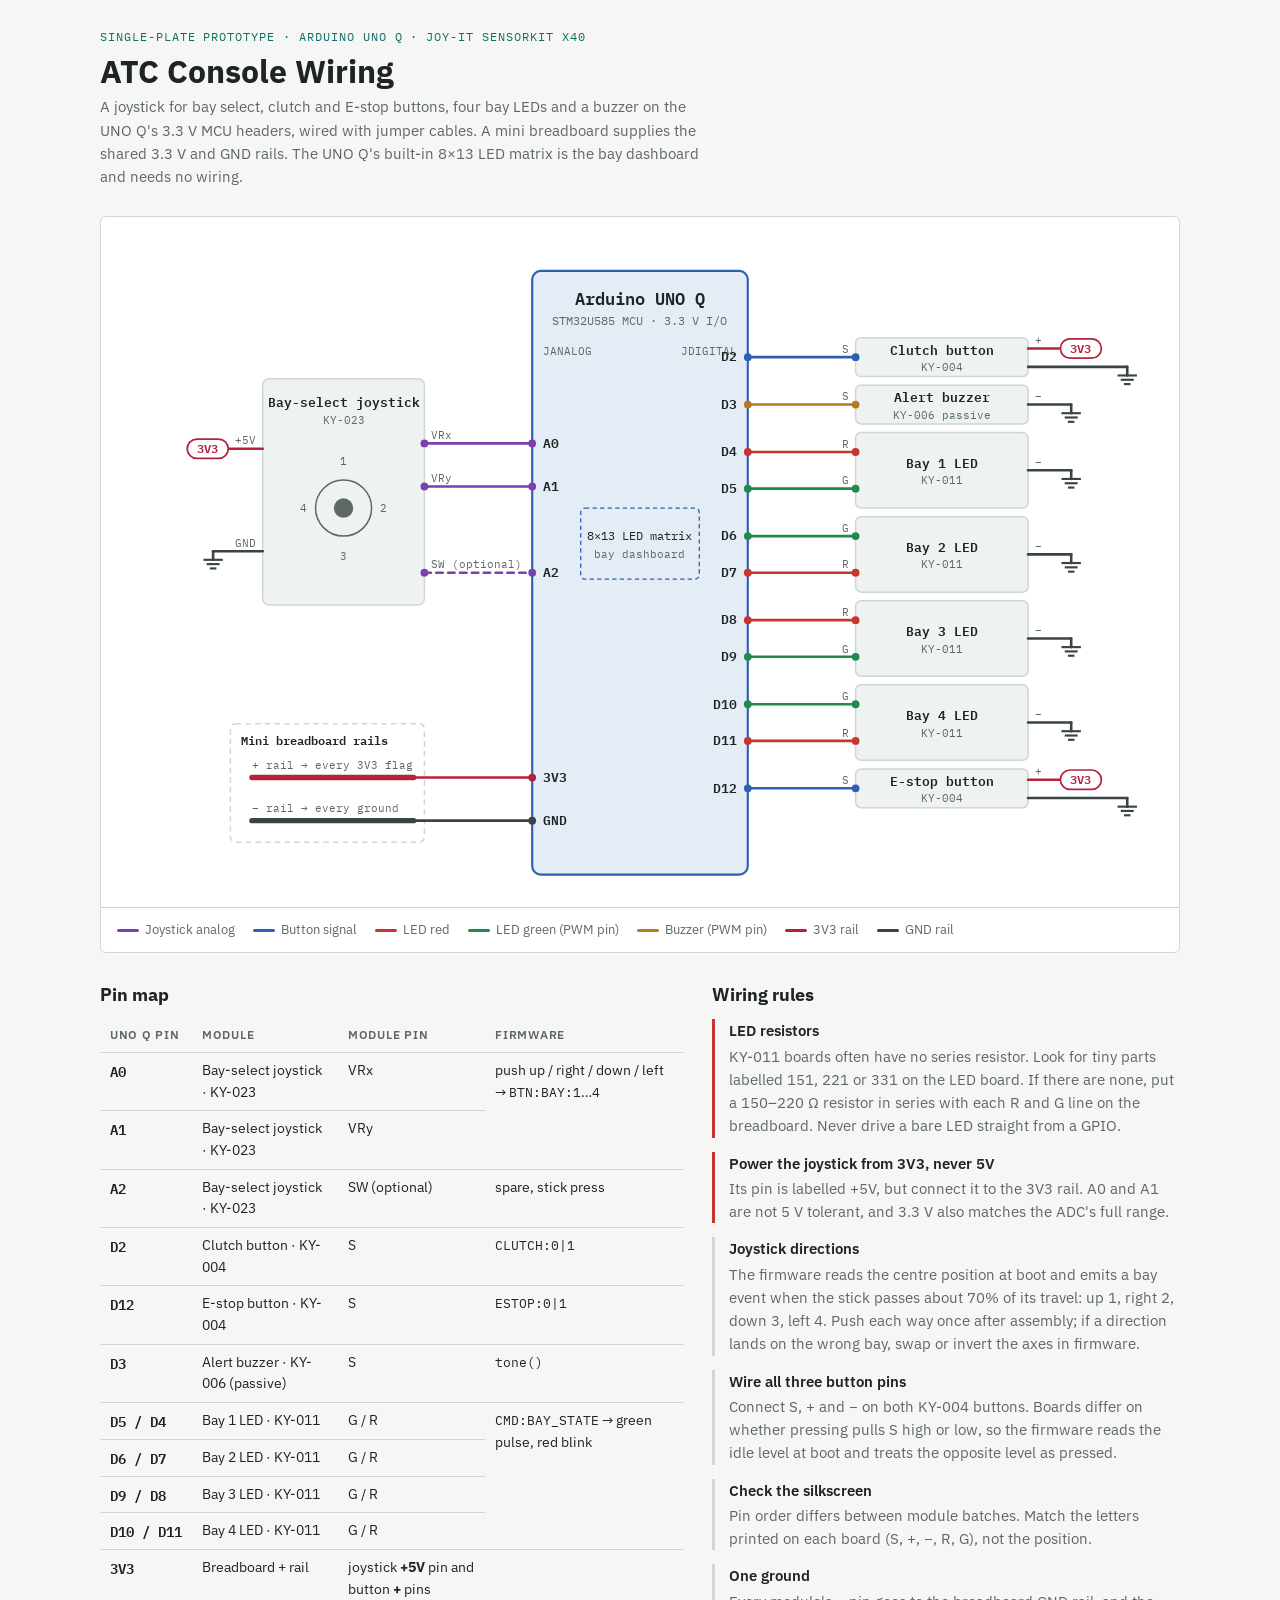
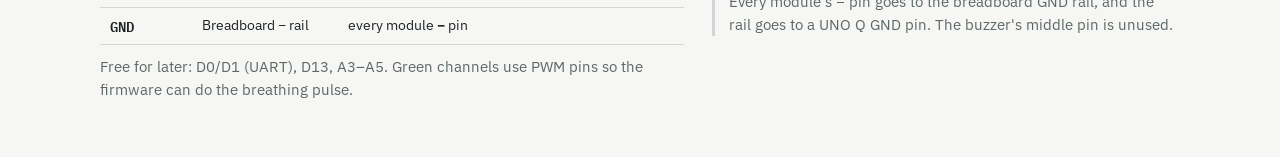
==== docs/hardware/console/wiring.html @ dac4abb4 "docs(docs): add operator console sensor suite and wiring doc Record the hardware the single-plate pr" ====
<!doctype html>
<html lang="en">
<head>
<meta charset="utf-8">
<meta name="viewport" content="width=device-width, initial-scale=1, viewport-fit=cover">
<title>ATC Console Wiring</title>
<link rel="preconnect" href="https://fonts.googleapis.com">
<link rel="stylesheet" href="https://fonts.googleapis.com/css2?family=IBM+Plex+Mono:wght@400;500;600&family=IBM+Plex+Sans:wght@400;500;600;700&display=swap">
<style>
body { margin: 0; }
/* Layout: one technical sheet — header, schematic in its own scroll box, pin table, wiring rules. */
:root {
  --paper: #f6f7f5; --panel: #ffffff; --ink: #1d2422; --muted: #5d6865; --line: #cfd6d3;
  --accent: #0f6e63;
  --sig: #2f5fb3; --red: #c8352e; --grn: #1f8a4c; --amb: #b7791f; --pwr: #b4233c; --gnd: #3a4442; --ana: #7a3fb0;
  --box: #eef2f0; --uno: #e4ecf6; --uno-edge: #2f5fb3;
  --font-body: "IBM Plex Sans", system-ui, -apple-system, "Segoe UI", sans-serif;
  --font-mono: "IBM Plex Mono", ui-monospace, "SFMono-Regular", Menlo, monospace;
}
@media (prefers-color-scheme: dark) {
  :root:not([data-theme="light"]) {
    --paper: #141917; --panel: #1b2220; --ink: #e3e9e6; --muted: #9aa7a2; --line: #33403c;
    --accent: #4cc2b1;
    --sig: #7ea6ec; --red: #f0716a; --grn: #5fcf8a; --amb: #e3b35a; --pwr: #f07c8f; --gnd: #b9c4c0; --ana: #c49af0;
    --box: #222b28; --uno: #1d2838; --uno-edge: #7ea6ec;
    color-scheme: dark;
  }
}
:root[data-theme="dark"] {
  --paper: #141917; --panel: #1b2220; --ink: #e3e9e6; --muted: #9aa7a2; --line: #33403c;
  --accent: #4cc2b1;
  --sig: #7ea6ec; --red: #f0716a; --grn: #5fcf8a; --amb: #e3b35a; --pwr: #f07c8f; --gnd: #b9c4c0; --ana: #c49af0;
  --box: #222b28; --uno: #1d2838; --uno-edge: #7ea6ec;
  color-scheme: dark;
}
body { background: var(--paper); color: var(--ink); font-family: var(--font-body); font-size: 15px; line-height: 1.55; }
.wrap { max-width: 1080px; margin: 0 auto; padding-block: 28px 56px;
  padding-left: max(16px, env(safe-area-inset-left, 0px)); padding-right: max(16px, env(safe-area-inset-right, 0px));
  display: grid; gap: 28px; }
header { display: grid; gap: 6px; }
.eyebrow { font-family: var(--font-mono); font-size: 12px; letter-spacing: .08em; text-transform: uppercase; color: var(--accent); }
h1 { font-size: clamp(24px, 4vw, 32px); line-height: 1.15; margin: 0; text-wrap: balance; font-weight: 700; }
h2 { font-size: 18px; margin: 0 0 10px; text-wrap: balance; }
.lede { color: var(--muted); max-width: 68ch; margin: 0; }
.sheet { background: var(--panel); border: 1px solid var(--line); border-radius: 6px; }
.scroll { overflow-x: auto; }
svg.schem { display: block; min-width: 820px; width: 100%; height: auto; }
.schem text { font-family: var(--font-mono); fill: var(--ink); }
.schem .muted { fill: var(--muted); }
.legend { display: flex; flex-wrap: wrap; gap: 8px 18px; padding: 12px 16px; border-top: 1px solid var(--line); font-size: 13px; color: var(--muted); }
.legend span { display: inline-flex; align-items: center; gap: 6px; }
.legend i { width: 22px; height: 3px; border-radius: 2px; display: inline-block; }
.grid2 { display: grid; grid-template-columns: minmax(0, 1.25fr) minmax(0, 1fr); gap: 28px; align-items: start; }
@media (max-width: 820px) { .grid2 { grid-template-columns: minmax(0, 1fr); } }
table { border-collapse: collapse; width: 100%; font-size: 14px; }
th, td { text-align: left; padding: 7px 10px; border-bottom: 1px solid var(--line); vertical-align: top; }
th { font-size: 12px; text-transform: uppercase; letter-spacing: .06em; color: var(--muted); font-weight: 600; }
td.pin { font-family: var(--font-mono); font-weight: 600; white-space: nowrap; font-variant-numeric: tabular-nums; }
.dot { width: 9px; height: 9px; border-radius: 50%; display: inline-block; margin-right: 6px; vertical-align: baseline; }
.rules { display: grid; gap: 14px; margin: 0; padding: 0; list-style: none; }
.rules li { display: grid; gap: 2px; padding-left: 14px; border-left: 3px solid var(--line); }
.rules li.warn { border-left-color: var(--red); }
.rules b { font-weight: 600; }
.rules p { margin: 0; color: var(--muted); }
code { font-family: var(--font-mono); font-size: 13px; }
</style>
</head>
<body>

<div class="wrap">
  <header>
    <div class="eyebrow">Single-plate prototype · Arduino UNO Q · joy-it SensorKit X40</div>
    <h1>ATC Console Wiring</h1>
    <p class="lede">A joystick for bay select, clutch and E-stop buttons, four bay LEDs and a buzzer on the UNO Q's 3.3&nbsp;V MCU headers, wired with jumper cables. A mini breadboard supplies the shared 3.3&nbsp;V and GND rails. The UNO Q's built-in 8×13 LED matrix is the bay dashboard and needs no wiring.</p>
  </header>

  <section class="sheet">
    <div class="scroll">
      <svg class="schem" id="schem" viewBox="0 0 1000 640" role="img" aria-label="Wiring schematic: joystick X and Y on A0 and A1 with its push switch on A2, clutch on D2, buzzer on D3, bay LEDs on D4 to D11, E-stop on D12, power rails from the UNO Q 3V3 and GND pins."></svg>
    </div>
    <div class="legend">
      <span><i style="background:var(--ana)"></i>Joystick analog</span>
      <span><i style="background:var(--sig)"></i>Button signal</span>
      <span><i style="background:var(--red)"></i>LED red</span>
      <span><i style="background:var(--grn)"></i>LED green (PWM pin)</span>
      <span><i style="background:var(--amb)"></i>Buzzer (PWM pin)</span>
      <span><i style="background:var(--pwr)"></i>3V3 rail</span>
      <span><i style="background:var(--gnd)"></i>GND rail</span>
    </div>
  </section>

  <div class="grid2">
    <section>
      <h2>Pin map</h2>
      <div class="scroll">
        <table>
          <thead><tr><th>UNO Q pin</th><th>Module</th><th>Module pin</th><th>Firmware</th></tr></thead>
          <tbody>
            <tr><td class="pin">A0</td><td>Bay-select joystick · KY-023</td><td>VRx</td><td rowspan="2">push up / right / down / left → <code>BTN:BAY:1</code>…<code>4</code></td></tr>
            <tr><td class="pin">A1</td><td>Bay-select joystick · KY-023</td><td>VRy</td></tr>
            <tr><td class="pin">A2</td><td>Bay-select joystick · KY-023</td><td>SW (optional)</td><td>spare, stick press</td></tr>
            <tr><td class="pin">D2</td><td>Clutch button · KY-004</td><td>S</td><td><code>CLUTCH:0|1</code></td></tr>
            <tr><td class="pin">D12</td><td>E-stop button · KY-004</td><td>S</td><td><code>ESTOP:0|1</code></td></tr>
            <tr><td class="pin">D3</td><td>Alert buzzer · KY-006 (passive)</td><td>S</td><td><code>tone()</code></td></tr>
            <tr><td class="pin">D5 / D4</td><td>Bay 1 LED · KY-011</td><td>G / R</td><td rowspan="4"><code>CMD:BAY_STATE</code> → green pulse, red blink</td></tr>
            <tr><td class="pin">D6 / D7</td><td>Bay 2 LED · KY-011</td><td>G / R</td></tr>
            <tr><td class="pin">D9 / D8</td><td>Bay 3 LED · KY-011</td><td>G / R</td></tr>
            <tr><td class="pin">D10 / D11</td><td>Bay 4 LED · KY-011</td><td>G / R</td></tr>
            <tr><td class="pin">3V3</td><td>Breadboard + rail</td><td>joystick <b>+5V</b> pin and button <b>+</b> pins</td><td></td></tr>
            <tr><td class="pin">GND</td><td>Breadboard − rail</td><td>every module <b>−</b> pin</td><td></td></tr>
          </tbody>
        </table>
      </div>
      <p class="lede" style="margin-top:10px">Free for later: D0/D1 (UART), D13, A3–A5. Green channels use PWM pins so the firmware can do the breathing pulse.</p>
    </section>

    <section>
      <h2>Wiring rules</h2>
      <ul class="rules">
        <li class="warn"><b>LED resistors</b><p>KY-011 boards often have no series resistor. Look for tiny parts labelled 151, 221 or 331 on the LED board. If there are none, put a 150–220&nbsp;Ω resistor in series with each R and G line on the breadboard. Never drive a bare LED straight from a GPIO.</p></li>
        <li class="warn"><b>Power the joystick from 3V3, never 5V</b><p>Its pin is labelled +5V, but connect it to the 3V3 rail. A0 and A1 are not 5&nbsp;V tolerant, and 3.3&nbsp;V also matches the ADC's full range.</p></li>
        <li><b>Joystick directions</b><p>The firmware reads the centre position at boot and emits a bay event when the stick passes about 70% of its travel: up&nbsp;1, right&nbsp;2, down&nbsp;3, left&nbsp;4. Push each way once after assembly; if a direction lands on the wrong bay, swap or invert the axes in firmware.</p></li>
        <li><b>Wire all three button pins</b><p>Connect S, + and − on both KY-004 buttons. Boards differ on whether pressing pulls S high or low, so the firmware reads the idle level at boot and treats the opposite level as pressed.</p></li>
        <li><b>Check the silkscreen</b><p>Pin order differs between module batches. Match the letters printed on each board (S, +, −, R, G), not the position.</p></li>
        <li><b>One ground</b><p>Every module's − pin goes to the breadboard GND rail, and the rail goes to a UNO Q GND pin. The buzzer's middle pin is unused.</p></li>
      </ul>
    </section>
  </div>
</div>

<script>
(function () {
  const NS = "http://www.w3.org/2000/svg";
  const svg = document.getElementById("schem");
  const el = (tag, attrs, text) => {
    const n = document.createElementNS(NS, tag);
    for (const k in attrs) n.setAttribute(k, attrs[k]);
    if (text != null) n.textContent = text;
    svg.appendChild(n);
    return n;
  };
  const wire = (x1, y1, x2, y2, c) => el("line", { x1, y1, x2, y2, stroke: `var(--${c})`, "stroke-width": 2.4, "stroke-linecap": "round" });
  const dot = (x, y, c) => el("circle", { cx: x, cy: y, r: 3.6, fill: `var(--${c})` });
  const gndSym = (x, y) => {
    wire(x, y, x, y + 8, "gnd");
    el("line", { x1: x - 9, y1: y + 8, x2: x + 9, y2: y + 8, stroke: "var(--gnd)", "stroke-width": 2 });
    el("line", { x1: x - 6, y1: y + 12, x2: x + 6, y2: y + 12, stroke: "var(--gnd)", "stroke-width": 2 });
    el("line", { x1: x - 3, y1: y + 16, x2: x + 3, y2: y + 16, stroke: "var(--gnd)", "stroke-width": 2 });
  };
  const flag = (x, y, label, c, dir) => {
    const w = 38, x0 = dir > 0 ? x : x - w;
    el("rect", { x: x0, y: y - 9, width: w, height: 18, rx: 9, fill: "var(--panel)", stroke: `var(--${c})`, "stroke-width": 1.6 });
    el("text", { x: x0 + w / 2, y: y + 4, "text-anchor": "middle", "font-size": 11, style: `fill:var(--${c})`, "font-weight": 600 }, label);
  };
  const box = (x, y, w, h, title, part) => {
    el("rect", { x, y, width: w, height: h, rx: 5, fill: "var(--box)", stroke: "var(--line)", "stroke-width": 1.4 });
    el("text", { x: x + w / 2, y: y + h / 2 - 2, "text-anchor": "middle", "font-size": 12.5, "font-weight": 600 }, title);
    el("text", { x: x + w / 2, y: y + h / 2 + 13, "text-anchor": "middle", "font-size": 10.5, class: "muted" }, part);
  };
  const pinLabel = (x, y, t, anchor) => el("text", { x, y: y - 4, "text-anchor": anchor, "font-size": 10.5, class: "muted" }, t);

  // UNO Q
  const UX0 = 400, UX1 = 600;
  el("rect", { x: UX0, y: 50, width: UX1 - UX0, height: 560, rx: 8, fill: "var(--uno)", stroke: "var(--uno-edge)", "stroke-width": 2 });
  el("text", { x: 500, y: 82, "text-anchor": "middle", "font-size": 16, "font-weight": 600 }, "Arduino UNO Q");
  el("text", { x: 500, y: 100, "text-anchor": "middle", "font-size": 11, class: "muted" }, "STM32U585 MCU · 3.3 V I/O");
  el("rect", { x: 445, y: 270, width: 110, height: 66, rx: 4, fill: "none", stroke: "var(--uno-edge)", "stroke-dasharray": "4 3", "stroke-width": 1.2 });
  el("text", { x: 500, y: 300, "text-anchor": "middle", "font-size": 11 }, "8×13 LED matrix");
  el("text", { x: 500, y: 316, "text-anchor": "middle", "font-size": 10.5, class: "muted" }, "bay dashboard");
  el("text", { x: UX0 + 10, y: 128, "font-size": 10.5, class: "muted" }, "JANALOG");
  el("text", { x: UX1 - 10, y: 128, "text-anchor": "end", "font-size": 10.5, class: "muted" }, "JDIGITAL");

  const unoPin = (side, y, name) => {
    const x = side < 0 ? UX0 : UX1;
    el("text", { x: x - side * 10, y: y + 4, "text-anchor": side < 0 ? "start" : "end", "font-size": 12.5, "font-weight": 600 }, name);
    return x;
  };

  // Left: bay-select joystick on A0..A2
  el("rect", { x: 150, y: 150, width: 150, height: 210, rx: 6, fill: "var(--box)", stroke: "var(--line)", "stroke-width": 1.4 });
  el("circle", { cx: 225, cy: 270, r: 26, fill: "none", stroke: "var(--muted)", "stroke-width": 1.4 });
  el("circle", { cx: 225, cy: 270, r: 9, fill: "var(--muted)" });
  el("text", { x: 225, y: 230, "text-anchor": "middle", "font-size": 10.5, class: "muted" }, "1");
  el("text", { x: 262, y: 274, "text-anchor": "middle", "font-size": 10.5, class: "muted" }, "2");
  el("text", { x: 225, y: 318, "text-anchor": "middle", "font-size": 10.5, class: "muted" }, "3");
  el("text", { x: 188, y: 274, "text-anchor": "middle", "font-size": 10.5, class: "muted" }, "4");
  el("text", { x: 225, y: 176, "text-anchor": "middle", "font-size": 12.5, "font-weight": 600 }, "Bay-select joystick");
  el("text", { x: 225, y: 192, "text-anchor": "middle", "font-size": 10.5, class: "muted" }, "KY-023");
  for (const [p, y, lab, dashed] of [["A0", 210, "VRx", false], ["A1", 250, "VRy", false], ["A2", 330, "SW", true]]) {
    unoPin(-1, y, p);
    const ln = wire(300, y, UX0, y, "ana"); if (dashed) ln.setAttribute("stroke-dasharray", "6 5");
    dot(300, y, "ana"); dot(UX0, y, "ana");
    pinLabel(306, y, lab + (dashed ? " (optional)" : ""), "start");
  }
  wire(150, 215, 118, 215, "pwr"); flag(118, 215, "3V3", "pwr", -1); pinLabel(144, 215, "+5V", "end");
  wire(150, 310, 104, 310, "gnd"); gndSym(104, 310); pinLabel(144, 310, "GND", "end");

  // Left bottom: breadboard rails fed from UNO 3V3 / GND
  el("rect", { x: 120, y: 470, width: 180, height: 110, rx: 5, fill: "none", stroke: "var(--line)", "stroke-dasharray": "5 4", "stroke-width": 1.4 });
  el("text", { x: 130, y: 490, "font-size": 11.5, "font-weight": 600 }, "Mini breadboard rails");
  for (const [p, y, c, lab] of [["3V3", 520, "pwr", "+ rail → every 3V3 flag"], ["GND", 560, "gnd", "− rail → every ground"]]) {
    unoPin(-1, y, p);
    el("line", { x1: 140, y1: y, x2: 290, y2: y, stroke: `var(--${c})`, "stroke-width": 5, "stroke-linecap": "round" });
    wire(290, y, UX0, y, c); dot(UX0, y, c);
    el("text", { x: 140, y: y - 8, "font-size": 10.5, class: "muted" }, lab);
  }

  // Right: clutch, buzzer, 4 LEDs, E-stop on D2..D12
  const RX0 = 700, RX1 = 860;
  const rightMods = [
    { title: "Clutch button", part: "KY-004", pins: [["D2", "S", "sig"]], plus: true },
    { title: "Alert buzzer", part: "KY-006 passive", pins: [["D3", "S", "amb"]] },
    { title: "Bay 1 LED", part: "KY-011", pins: [["D4", "R", "red"], ["D5", "G", "grn"]] },
    { title: "Bay 2 LED", part: "KY-011", pins: [["D6", "G", "grn"], ["D7", "R", "red"]] },
    { title: "Bay 3 LED", part: "KY-011", pins: [["D8", "R", "red"], ["D9", "G", "grn"]] },
    { title: "Bay 4 LED", part: "KY-011", pins: [["D10", "G", "grn"], ["D11", "R", "red"]] },
    { title: "E-stop button", part: "KY-004", pins: [["D12", "S", "sig"]], plus: true },
  ];
  let y = 130;
  const STEP = 34;
  for (const m of rightMods) {
    const ys = m.pins.map((_, i) => y + i * STEP);
    const top = ys[0] - 18, bot = ys[ys.length - 1] + 18;
    box(RX0, top, RX1 - RX0, bot - top, m.title, m.part);
    m.pins.forEach(([p, lab, c], i) => {
      const yy = ys[i];
      unoPin(1, yy, p);
      wire(UX1, yy, RX0, yy, c); dot(UX1, yy, c); dot(RX0, yy, c);
      pinLabel(RX0 - 6, yy, lab, "end");
    });
    const mid = (top + bot) / 2;
    if (m.plus) {
      wire(RX1, mid - 8, RX1 + 30, mid - 8, "pwr"); flag(RX1 + 30, mid - 8, "3V3", "pwr", 1); pinLabel(RX1 + 6, mid - 8, "+", "start");
      wire(RX1, mid + 9, RX1 + 92, mid + 9, "gnd"); gndSym(RX1 + 92, mid + 9);
    } else {
      wire(RX1, mid, RX1 + 40, mid, "gnd"); gndSym(RX1 + 40, mid);
      pinLabel(RX1 + 6, mid, "−", "start");
    }
    y = ys[ys.length - 1] + STEP + 10;
  }
})();
</script>
</body>
</html>
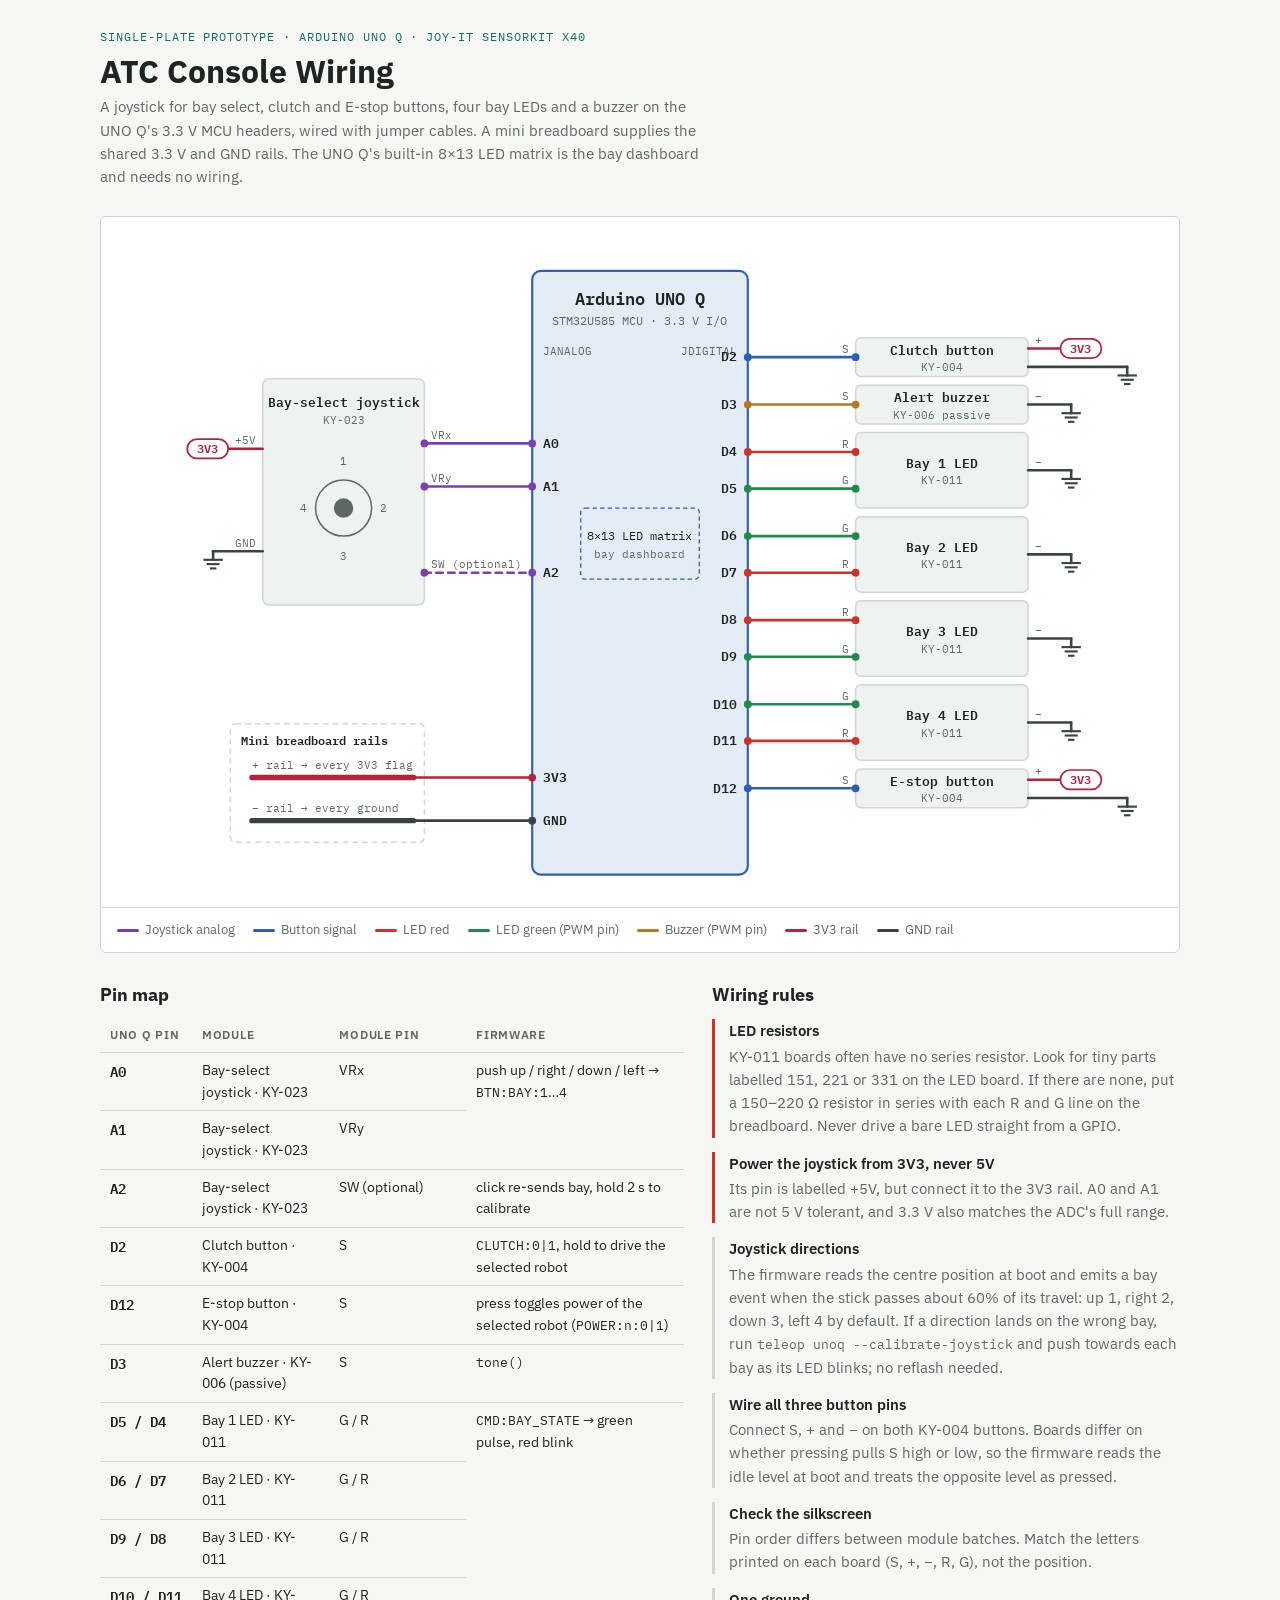
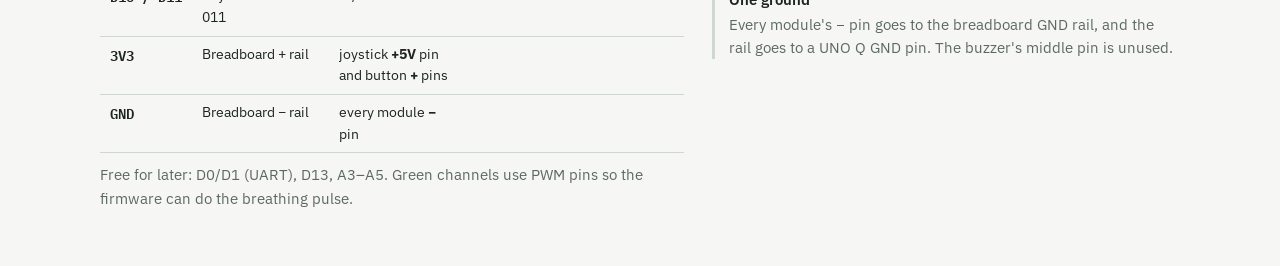
==== commit 56a967c6: "feat(unoq): joystick calibration, per-robot E-stop and clutch-gated console (T-216) Firmware maps st" ====
--- a/docs/hardware/console/wiring.html
+++ b/docs/hardware/console/wiring.html
@@ -98,9 +98,9 @@
           <tbody>
             <tr><td class="pin">A0</td><td>Bay-select joystick · KY-023</td><td>VRx</td><td rowspan="2">push up / right / down / left → <code>BTN:BAY:1</code>…<code>4</code></td></tr>
             <tr><td class="pin">A1</td><td>Bay-select joystick · KY-023</td><td>VRy</td></tr>
-            <tr><td class="pin">A2</td><td>Bay-select joystick · KY-023</td><td>SW (optional)</td><td>spare, stick press</td></tr>
-            <tr><td class="pin">D2</td><td>Clutch button · KY-004</td><td>S</td><td><code>CLUTCH:0|1</code></td></tr>
-            <tr><td class="pin">D12</td><td>E-stop button · KY-004</td><td>S</td><td><code>ESTOP:0|1</code></td></tr>
+            <tr><td class="pin">A2</td><td>Bay-select joystick · KY-023</td><td>SW (optional)</td><td>click re-sends bay, hold 2 s to calibrate</td></tr>
+            <tr><td class="pin">D2</td><td>Clutch button · KY-004</td><td>S</td><td><code>CLUTCH:0|1</code>, hold to drive the selected robot</td></tr>
+            <tr><td class="pin">D12</td><td>E-stop button · KY-004</td><td>S</td><td>press toggles power of the selected robot (<code>POWER:n:0|1</code>)</td></tr>
             <tr><td class="pin">D3</td><td>Alert buzzer · KY-006 (passive)</td><td>S</td><td><code>tone()</code></td></tr>
             <tr><td class="pin">D5 / D4</td><td>Bay 1 LED · KY-011</td><td>G / R</td><td rowspan="4"><code>CMD:BAY_STATE</code> → green pulse, red blink</td></tr>
             <tr><td class="pin">D6 / D7</td><td>Bay 2 LED · KY-011</td><td>G / R</td></tr>
@@ -119,7 +119,7 @@
       <ul class="rules">
         <li class="warn"><b>LED resistors</b><p>KY-011 boards often have no series resistor. Look for tiny parts labelled 151, 221 or 331 on the LED board. If there are none, put a 150–220&nbsp;Ω resistor in series with each R and G line on the breadboard. Never drive a bare LED straight from a GPIO.</p></li>
         <li class="warn"><b>Power the joystick from 3V3, never 5V</b><p>Its pin is labelled +5V, but connect it to the 3V3 rail. A0 and A1 are not 5&nbsp;V tolerant, and 3.3&nbsp;V also matches the ADC's full range.</p></li>
-        <li><b>Joystick directions</b><p>The firmware reads the centre position at boot and emits a bay event when the stick passes about 70% of its travel: up&nbsp;1, right&nbsp;2, down&nbsp;3, left&nbsp;4. Push each way once after assembly; if a direction lands on the wrong bay, swap or invert the axes in firmware.</p></li>
+        <li><b>Joystick directions</b><p>The firmware reads the centre position at boot and emits a bay event when the stick passes about 60% of its travel: up&nbsp;1, right&nbsp;2, down&nbsp;3, left&nbsp;4 by default. If a direction lands on the wrong bay, run <code>teleop unoq --calibrate-joystick</code> and push towards each bay as its LED blinks; no reflash needed.</p></li>
         <li><b>Wire all three button pins</b><p>Connect S, + and − on both KY-004 buttons. Boards differ on whether pressing pulls S high or low, so the firmware reads the idle level at boot and treats the opposite level as pressed.</p></li>
         <li><b>Check the silkscreen</b><p>Pin order differs between module batches. Match the letters printed on each board (S, +, −, R, G), not the position.</p></li>
         <li><b>One ground</b><p>Every module's − pin goes to the breadboard GND rail, and the rail goes to a UNO Q GND pin. The buzzer's middle pin is unused.</p></li>
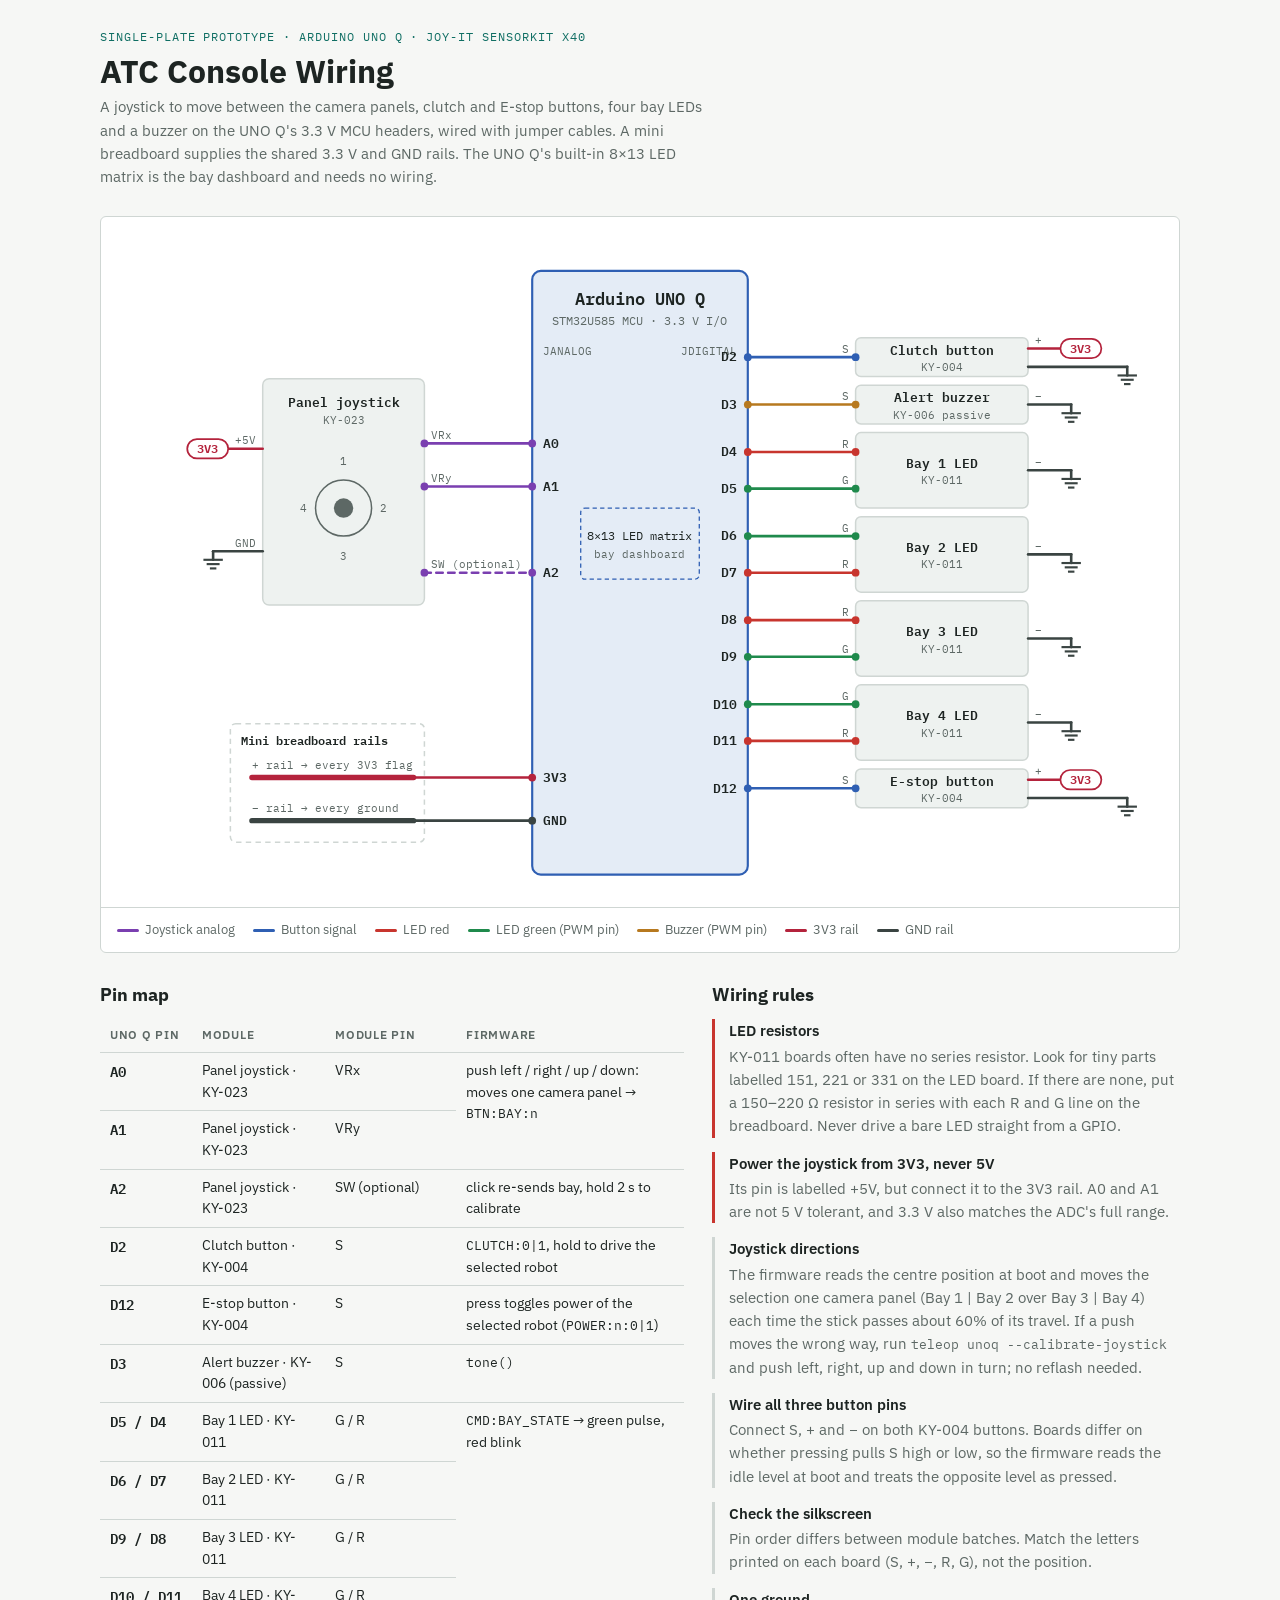
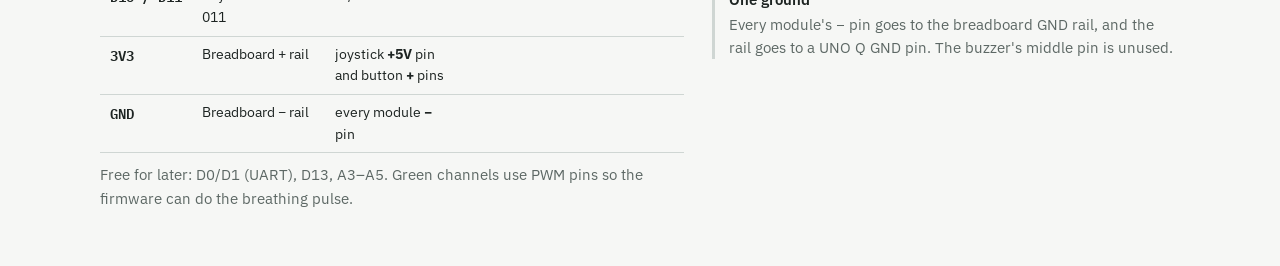
==== commit 9f8a41d8: "feat(atc): joystick and arrow keys move between camera panels (T-227) Each stick flick now moves the" ====
--- a/docs/hardware/console/wiring.html
+++ b/docs/hardware/console/wiring.html
@@ -71,7 +71,7 @@
   <header>
     <div class="eyebrow">Single-plate prototype · Arduino UNO Q · joy-it SensorKit X40</div>
     <h1>ATC Console Wiring</h1>
-    <p class="lede">A joystick for bay select, clutch and E-stop buttons, four bay LEDs and a buzzer on the UNO Q's 3.3&nbsp;V MCU headers, wired with jumper cables. A mini breadboard supplies the shared 3.3&nbsp;V and GND rails. The UNO Q's built-in 8×13 LED matrix is the bay dashboard and needs no wiring.</p>
+    <p class="lede">A joystick to move between the camera panels, clutch and E-stop buttons, four bay LEDs and a buzzer on the UNO Q's 3.3&nbsp;V MCU headers, wired with jumper cables. A mini breadboard supplies the shared 3.3&nbsp;V and GND rails. The UNO Q's built-in 8×13 LED matrix is the bay dashboard and needs no wiring.</p>
   </header>
 
   <section class="sheet">
@@ -96,9 +96,9 @@
         <table>
           <thead><tr><th>UNO Q pin</th><th>Module</th><th>Module pin</th><th>Firmware</th></tr></thead>
           <tbody>
-            <tr><td class="pin">A0</td><td>Bay-select joystick · KY-023</td><td>VRx</td><td rowspan="2">push up / right / down / left → <code>BTN:BAY:1</code>…<code>4</code></td></tr>
-            <tr><td class="pin">A1</td><td>Bay-select joystick · KY-023</td><td>VRy</td></tr>
-            <tr><td class="pin">A2</td><td>Bay-select joystick · KY-023</td><td>SW (optional)</td><td>click re-sends bay, hold 2 s to calibrate</td></tr>
+            <tr><td class="pin">A0</td><td>Panel joystick · KY-023</td><td>VRx</td><td rowspan="2">push left / right / up / down: moves one camera panel → <code>BTN:BAY:n</code></td></tr>
+            <tr><td class="pin">A1</td><td>Panel joystick · KY-023</td><td>VRy</td></tr>
+            <tr><td class="pin">A2</td><td>Panel joystick · KY-023</td><td>SW (optional)</td><td>click re-sends bay, hold 2 s to calibrate</td></tr>
             <tr><td class="pin">D2</td><td>Clutch button · KY-004</td><td>S</td><td><code>CLUTCH:0|1</code>, hold to drive the selected robot</td></tr>
             <tr><td class="pin">D12</td><td>E-stop button · KY-004</td><td>S</td><td>press toggles power of the selected robot (<code>POWER:n:0|1</code>)</td></tr>
             <tr><td class="pin">D3</td><td>Alert buzzer · KY-006 (passive)</td><td>S</td><td><code>tone()</code></td></tr>
@@ -119,7 +119,7 @@
       <ul class="rules">
         <li class="warn"><b>LED resistors</b><p>KY-011 boards often have no series resistor. Look for tiny parts labelled 151, 221 or 331 on the LED board. If there are none, put a 150–220&nbsp;Ω resistor in series with each R and G line on the breadboard. Never drive a bare LED straight from a GPIO.</p></li>
         <li class="warn"><b>Power the joystick from 3V3, never 5V</b><p>Its pin is labelled +5V, but connect it to the 3V3 rail. A0 and A1 are not 5&nbsp;V tolerant, and 3.3&nbsp;V also matches the ADC's full range.</p></li>
-        <li><b>Joystick directions</b><p>The firmware reads the centre position at boot and emits a bay event when the stick passes about 60% of its travel: up&nbsp;1, right&nbsp;2, down&nbsp;3, left&nbsp;4 by default. If a direction lands on the wrong bay, run <code>teleop unoq --calibrate-joystick</code> and push towards each bay as its LED blinks; no reflash needed.</p></li>
+        <li><b>Joystick directions</b><p>The firmware reads the centre position at boot and moves the selection one camera panel (Bay&nbsp;1&nbsp;|&nbsp;Bay&nbsp;2 over Bay&nbsp;3&nbsp;|&nbsp;Bay&nbsp;4) each time the stick passes about 60% of its travel. If a push moves the wrong way, run <code>teleop unoq --calibrate-joystick</code> and push left, right, up and down in turn; no reflash needed.</p></li>
         <li><b>Wire all three button pins</b><p>Connect S, + and − on both KY-004 buttons. Boards differ on whether pressing pulls S high or low, so the firmware reads the idle level at boot and treats the opposite level as pressed.</p></li>
         <li><b>Check the silkscreen</b><p>Pin order differs between module batches. Match the letters printed on each board (S, +, −, R, G), not the position.</p></li>
         <li><b>One ground</b><p>Every module's − pin goes to the breadboard GND rail, and the rail goes to a UNO Q GND pin. The buzzer's middle pin is unused.</p></li>
@@ -184,7 +184,7 @@
   el("text", { x: 262, y: 274, "text-anchor": "middle", "font-size": 10.5, class: "muted" }, "2");
   el("text", { x: 225, y: 318, "text-anchor": "middle", "font-size": 10.5, class: "muted" }, "3");
   el("text", { x: 188, y: 274, "text-anchor": "middle", "font-size": 10.5, class: "muted" }, "4");
-  el("text", { x: 225, y: 176, "text-anchor": "middle", "font-size": 12.5, "font-weight": 600 }, "Bay-select joystick");
+  el("text", { x: 225, y: 176, "text-anchor": "middle", "font-size": 12.5, "font-weight": 600 }, "Panel joystick");
   el("text", { x: 225, y: 192, "text-anchor": "middle", "font-size": 10.5, class: "muted" }, "KY-023");
   for (const [p, y, lab, dashed] of [["A0", 210, "VRx", false], ["A1", 250, "VRy", false], ["A2", 330, "SW", true]]) {
     unoPin(-1, y, p);
